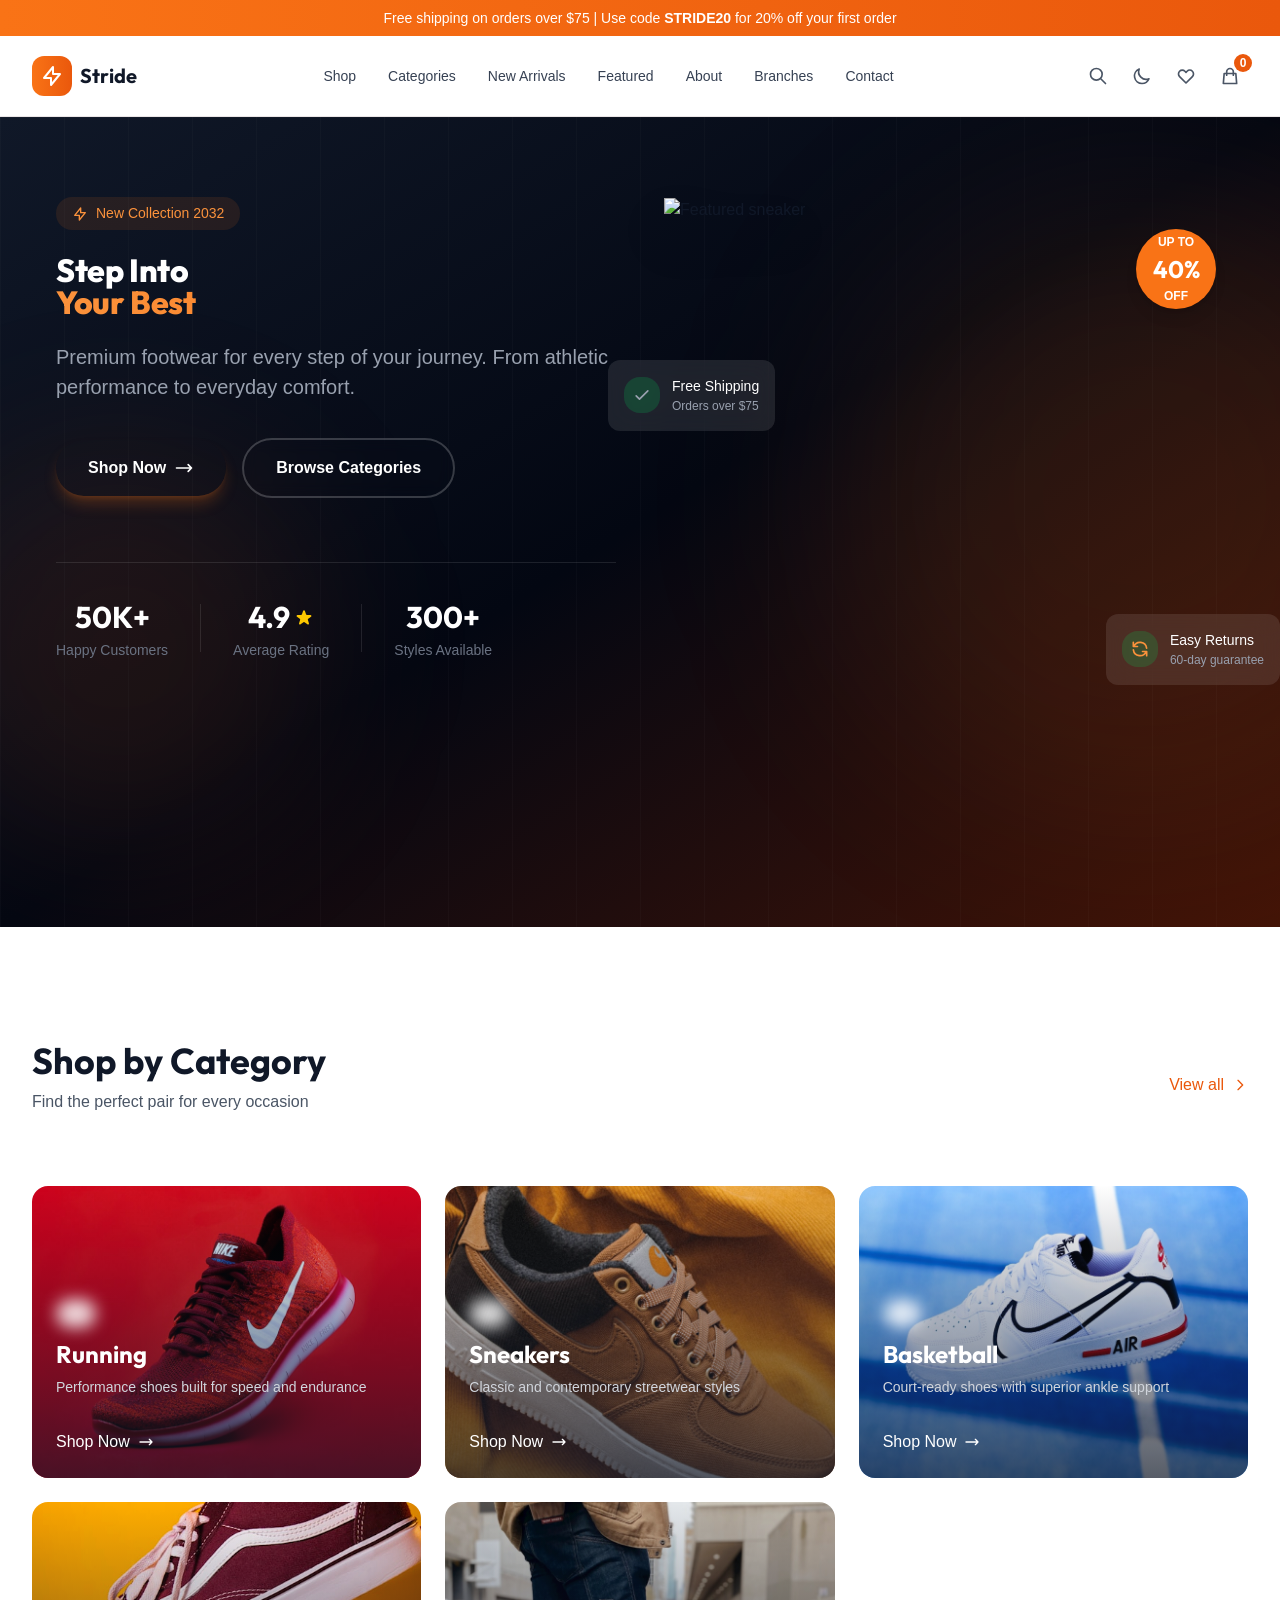
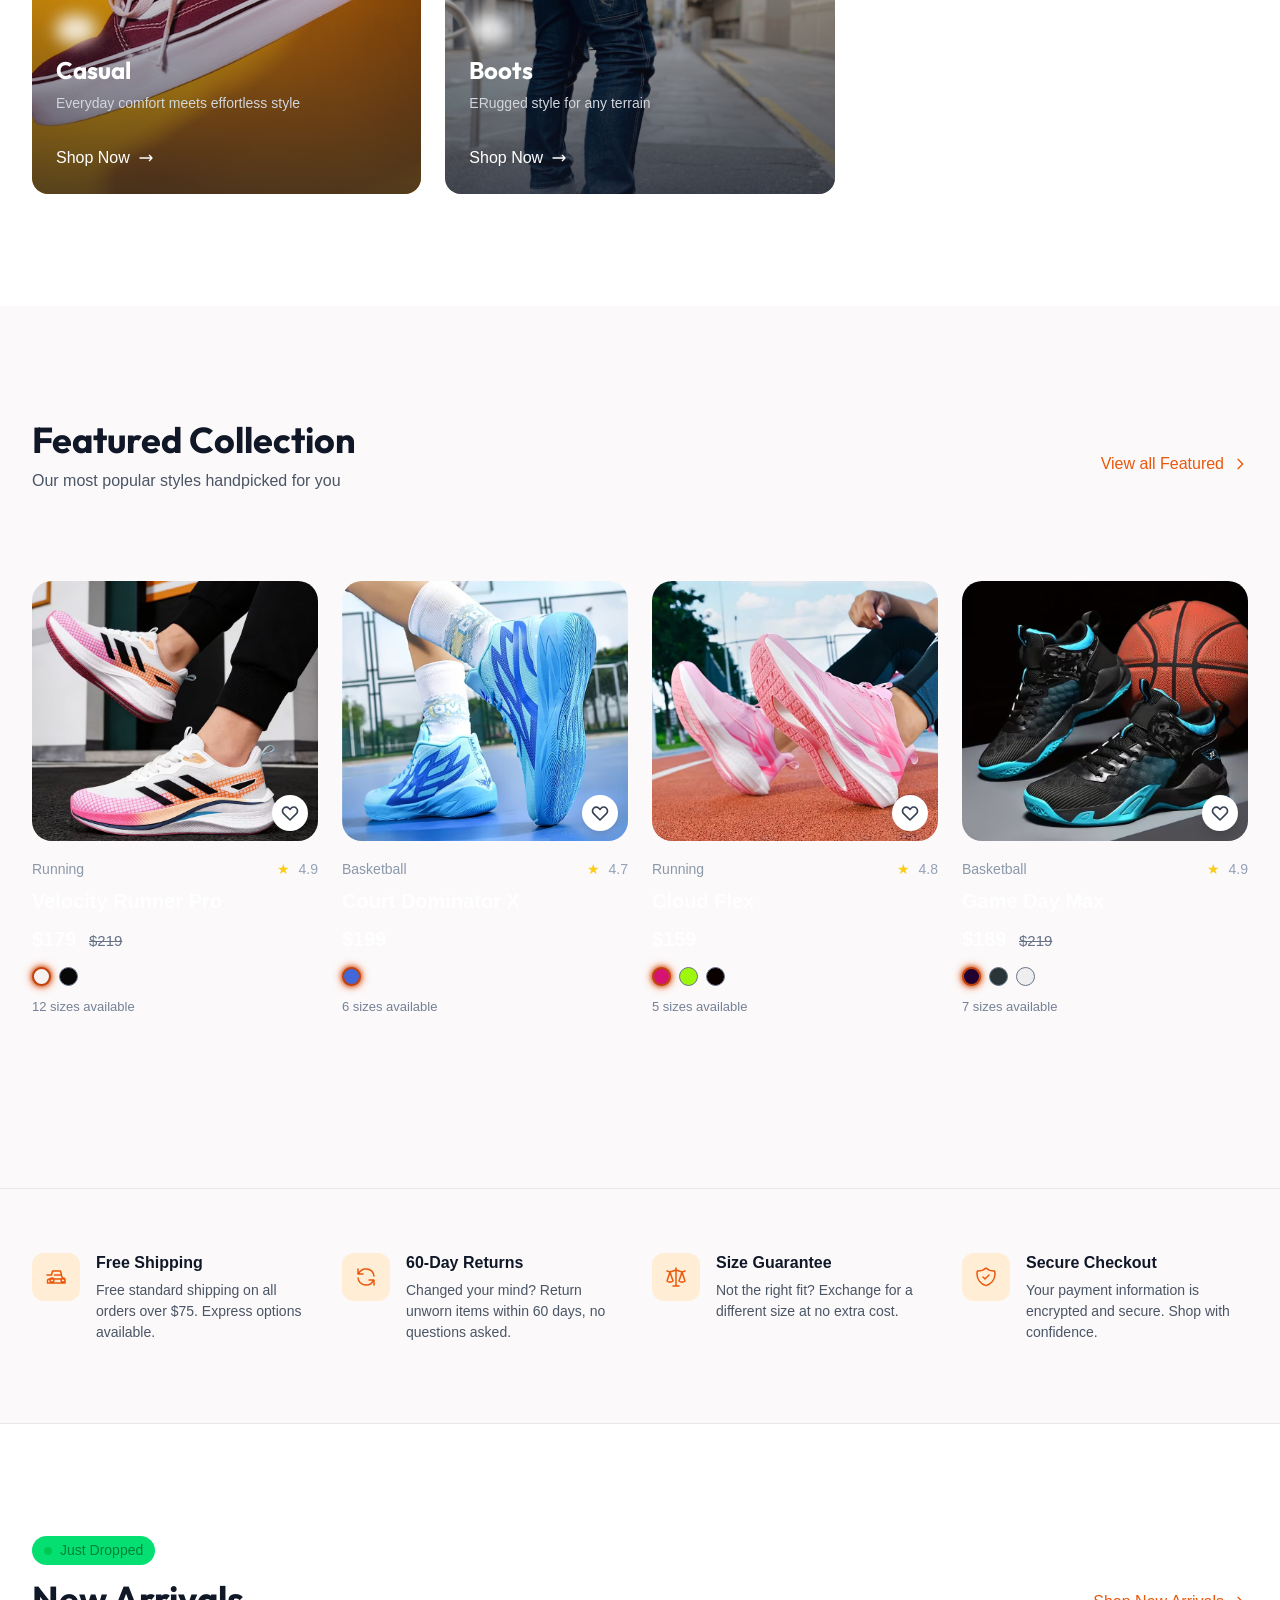
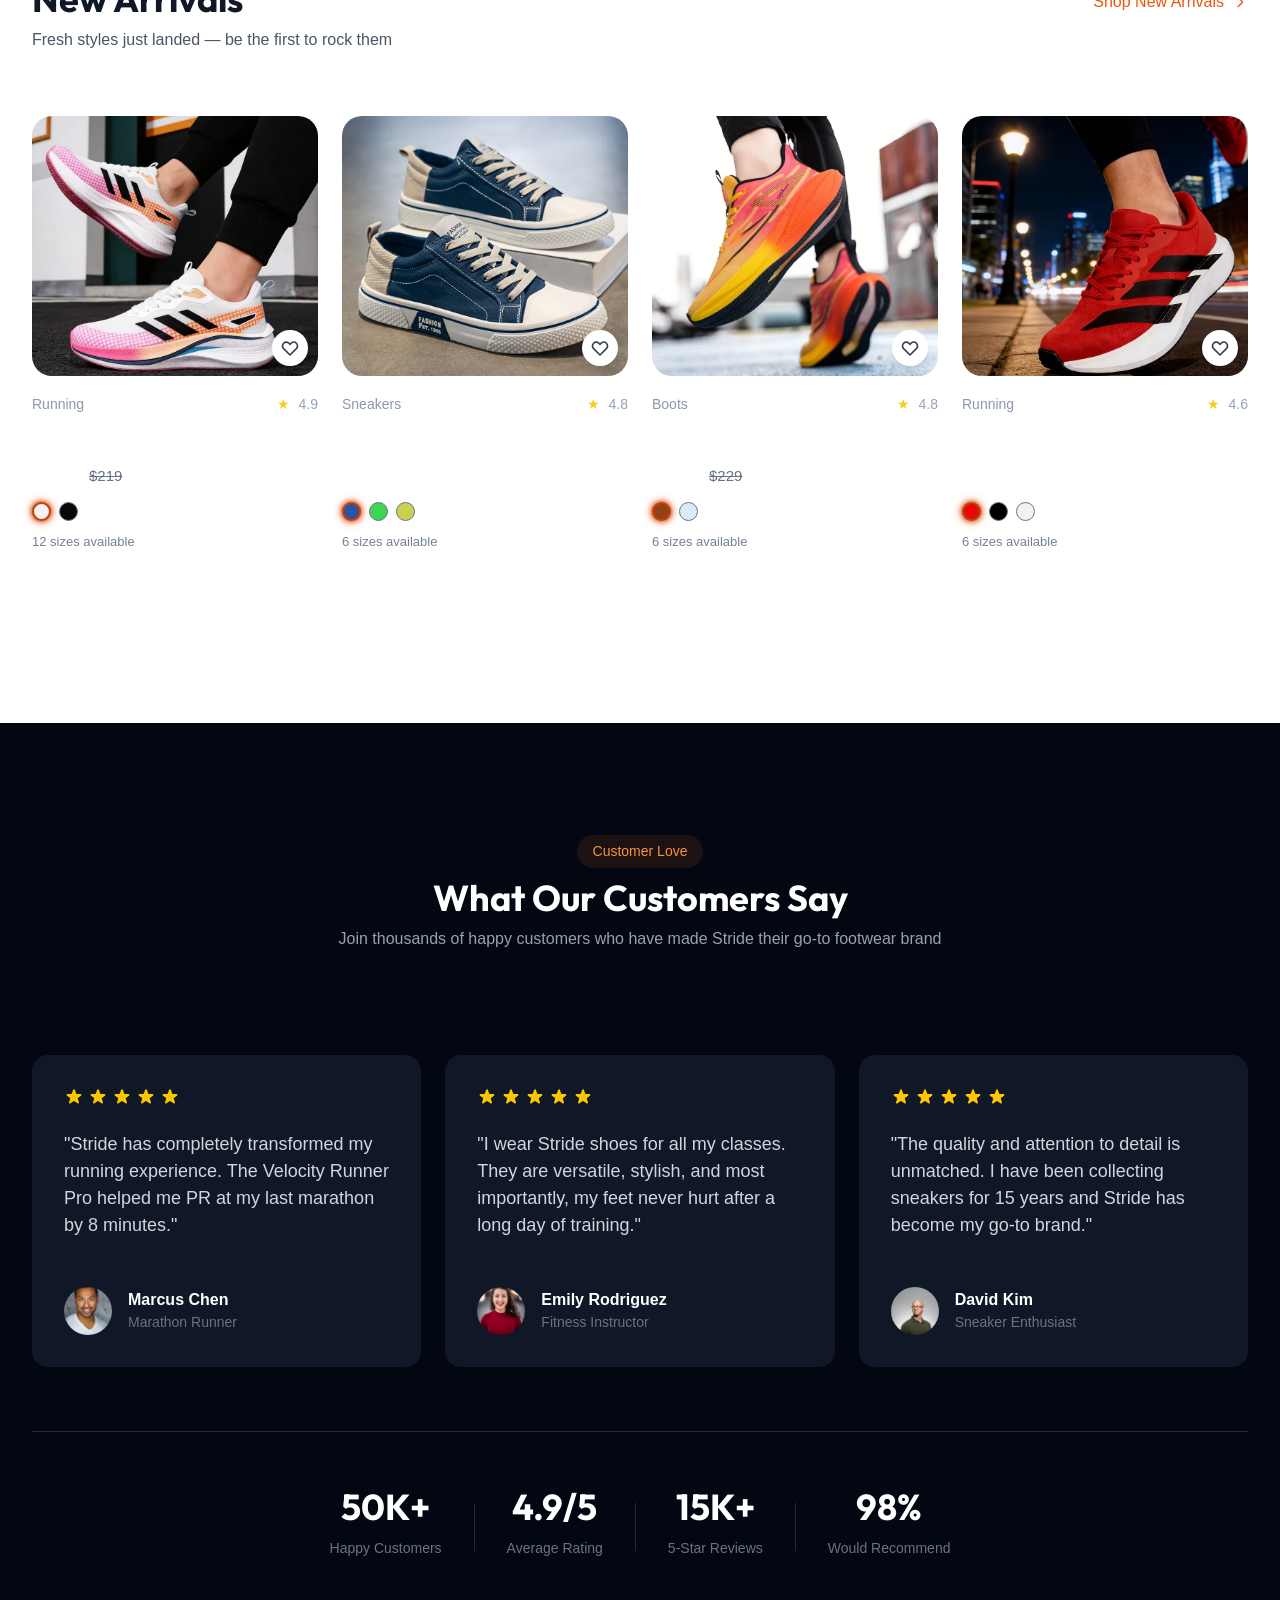
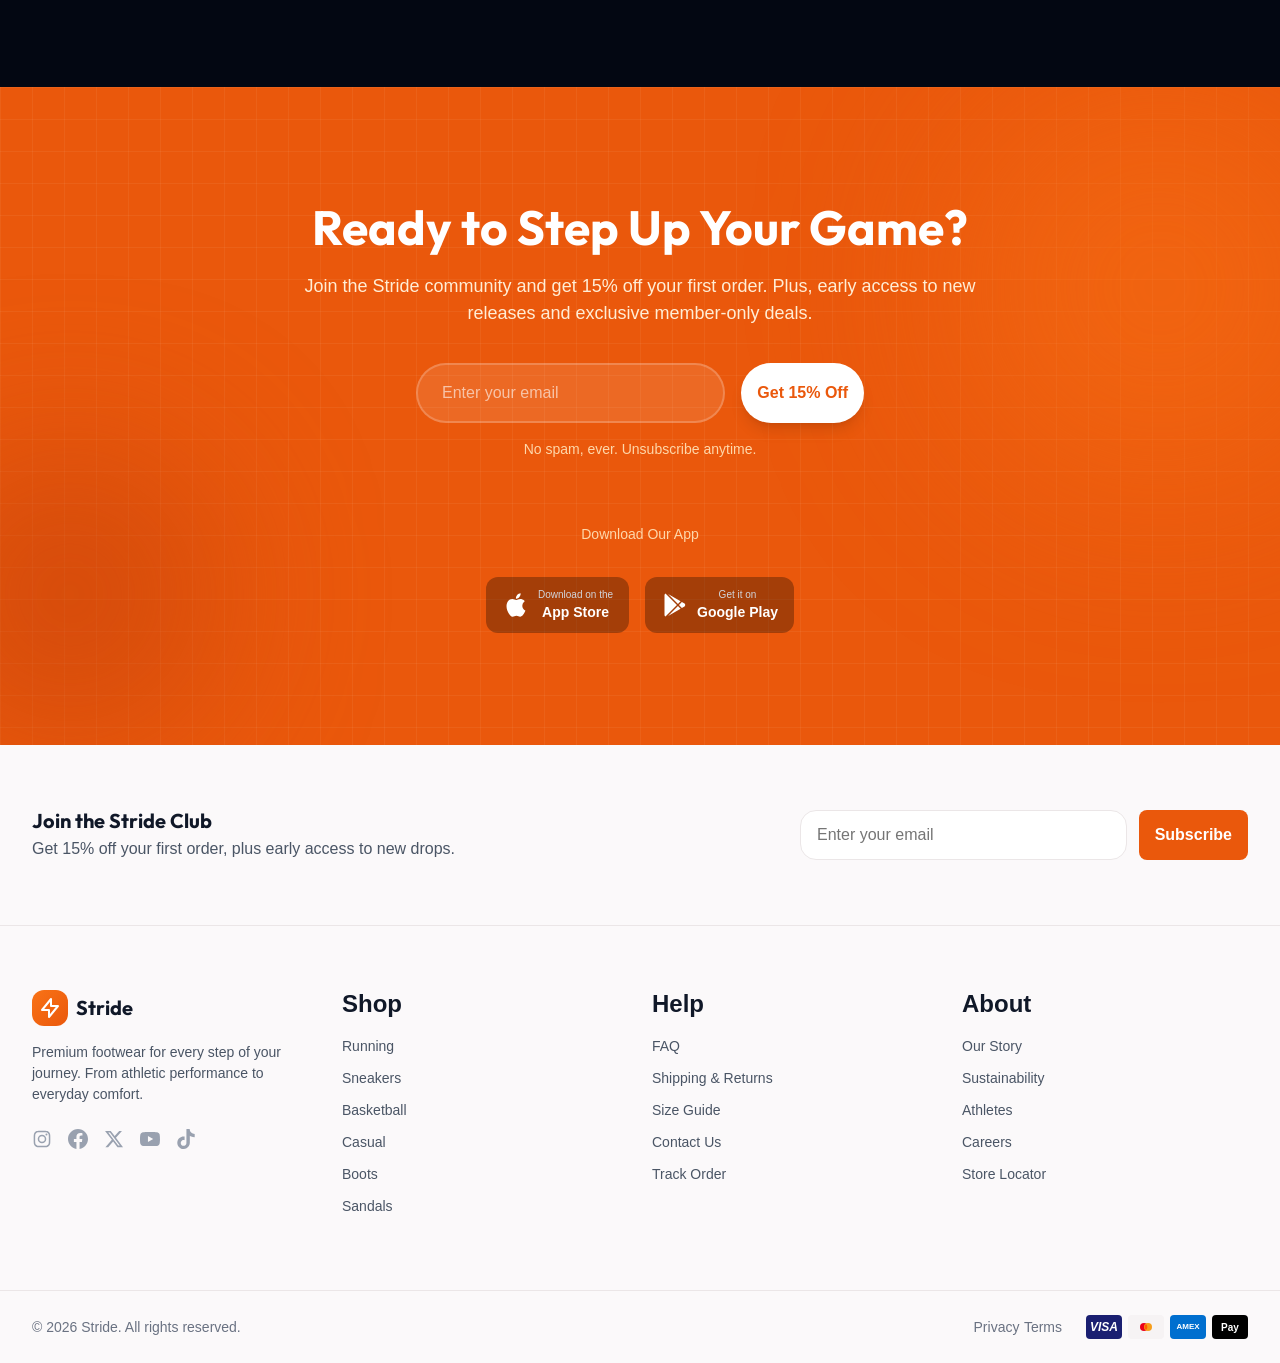
==== index.html @ 607cc5cb "Update project files and add complete site assets and pages" ====
<!doctype html>
<html lang="en" class="">
  <head>
    <meta charset="UTF-8" />
    <meta name="viewport" content="width=device-width, initial-scale=1.0" />
    <link
      rel="shortcut icon"
      href="./assets/images/logo.svg"
      type="image/x-icon"
    />
    <link rel="stylesheet" href="./assets/css/bootstrap.min.css" />
    <link rel="stylesheet" href="./assets/css/index.css" />
    <link rel="stylesheet" href="./assets/css/pages/shop.css" />
    <link rel="stylesheet" href="./assets/css/pages/home.css" />
    <title>Stride - Step Into Style</title>
  </head>
  <body>
    <site-header></site-header>
    <main>
      <section class="hero-banner">
        <div class="hero-banner-bg">
          <!-- Gradient mesh -->
          <div class="gradient-mesh"></div>
          <!-- Decorative circles -->
          <div class="decorative-circles"></div>
          <div class="decorative-circles-2"></div>
          <!-- Grid pattern -->
          <div class="grid-pattern"></div>
        </div>
        <div class="hero-banner-foreground">
          <div class="row hero-banner-content g-5">
            <div class="hero-banner-content-left col-lg-6 col-12 text-left">
              <span class="hero-banner-content-left-badge"
                ><svg fill="none" viewBox="0 0 24 24" stroke="currentColor">
                  <path
                    stroke-linecap="round"
                    stroke-linejoin="round"
                    stroke-width="2"
                    d="M13 10V3L4 14h7v7l9-11h-7z"
                  ></path>
                </svg>
                New Collection 2032</span
              >
              <h1>
                Step Into <br />
                <span>Your Best</span>
              </h1>
              <p>
                Premium footwear for every step of your journey. From athletic
                performance to everyday comfort.
              </p>
              <div class="hero-banner-content-left-btns">
                <a href= "shop.html"
                  >Shop now
                  <svg fill="none" viewBox="0 0 24 24" stroke="currentColor">
                    <path
                      stroke-linecap="round"
                      stroke-linejoin="round"
                      stroke-width="2"
                      d="M17 8l4 4m0 0l-4 4m4-4H3"
                    ></path></svg
                ></a>
                <a href="./categories.html">browse categories</a>
              </div>
              <div class="hero-banner-left-stats">
                <div class="hero-banner-stats-item">
                  <div>50K+</div>
                  <div>Happy Customers</div>
                </div>
                <div class="hero-banner-stats-divider"></div>
                <div class="hero-banner-stats-item">
                  <div>
                    <span>4.9</span>
                    <svg fill="currentColor" viewBox="0 0 20 20">
                      <path
                        d="M9.049 2.927c.3-.921 1.603-.921 1.902 0l1.07 3.292a1 1 0 00.95.69h3.462c.969 0 1.371 1.24.588 1.81l-2.8 2.034a1 1 0 00-.364 1.118l1.07 3.292c.3.921-.755 1.688-1.54 1.118l-2.8-2.034a1 1 0 00-1.175 0l-2.8 2.034c-.784.57-1.838-.197-1.539-1.118l1.07-3.292a1 1 0 00-.364-1.118L2.98 8.72c-.783-.57-.38-1.81.588-1.81h3.461a1 1 0 00.951-.69l1.07-3.292z"
                      ></path>
                    </svg>
                  </div>
                  <div>Average Rating</div>
                </div>
                <div class="hero-banner-stats-divider"></div>
                <div class="hero-banner-stats-item">
                  <div class="font-display text-3xl font-bold text-white">
                    300+
                  </div>
                  <div class="text-sm text-gray-500">Styles Available</div>
                </div>
              </div>
            </div>
            <div
              class="hero-banner-content-right col-lg-6 col-12 position-relative"
            >
              <div class="position-relative image-container">
                <img
                  src="https://images.unsplash.com/photo-1542291026-7eec264c27ff?w=800&amp;h=600&amp;fit=crop"
                  alt="Featured sneaker"
                />
              </div>
              <!-- Floating badges -->
              <div class="floating-badge">
                <div class="floating-badge-container">
                  <div class="floating-badge-container-svg">
                    <svg
                      class="floating-svg-1"
                      fill="none"
                      viewBox="0 0 24 24"
                      stroke="currentColor"
                    >
                      <path
                        stroke-linecap="round"
                        stroke-linejoin="round"
                        stroke-width="2"
                        d="M5 13l4 4L19 7"
                      ></path>
                    </svg>
                  </div>
                  <div>
                    <p>Free Shipping</p>
                    <p>Orders over $75</p>
                  </div>
                </div>
              </div>
              <div class="floating-badge-2">
                <div class="floating-badge-container">
                  <div class="floating-badge-container-svg">
                    <svg
                      class="floating-svg-1 floating-svg-2"
                      fill="none"
                      viewBox="0 0 24 24"
                      stroke="currentColor"
                    >
                      <path
                        stroke-linecap="round"
                        stroke-linejoin="round"
                        stroke-width="2"
                        d="M4 4v5h.582m15.356 2A8.001 8.001 0 004.582 9m0 0H9m11 11v-5h-.581m0 0a8.003 8.003 0 01-15.357-2m15.357 2H15"
                      ></path>
                    </svg>
                  </div>
                  <div>
                    <p class="text-sm font-medium text-white">Easy Returns</p>
                    <p class="text-xs text-gray-400">60-day guarantee</p>
                  </div>
                </div>
              </div>
              <!-- Sale badge -->
              <div class="sale-badge">
                <div class="sale-badge-container">
                  <span>UP TO</span>
                  <span>40%</span>
                  <span>OFF</span>
                </div>
              </div>
            </div>
          </div>
        </div>
      </section>
      <section class="categories">
        <div class="categories-container">
          <div class="categories-header custom-header">
            <div>
              <h2>Shop by Category</h2>
              <p>Find the perfect pair for every occasion</p>
            </div>
            <a href= "Categories.html"
              >View all<svg
                fill="none"
                viewBox="0 0 24 24"
                stroke="currentColor"
              >
                <path
                  stroke-linecap="round"
                  stroke-linejoin="round"
                  stroke-width="2"
                  d="M9 5l7 7-7 7"
                ></path></svg
            ></a>
          </div>
          <div class="categories-cards row g-4">
            
    
          </div>
        </div>
      </section>

      <section class="featured">
        <div class="featured-container">
          <div class="featured-header custom-header">
            <div>
              <h2>Featured Collection</h2>
              <p>Our most popular styles handpicked for you</p>
            </div>
            <a href= "featured.html"
              >View all Featured
              <svg fill="none" viewBox="0 0 24 24" stroke="currentColor">
                <path
                  stroke-linecap="round"
                  stroke-linejoin="round"
                  stroke-width="2"
                  d="M9 5l7 7-7 7"
                ></path></svg
            ></a>
          </div>
          <div class="featured-cards row g-4"></div>
        </div>
      </section>
      <section class="services">
        <div class="services-container">
          <div class="row g-4">
            <div class="service-card col-lg-3 col-md-6 col-sm-12">
              <div class="service-card-icon">
                <svg
                  fill="none"
                  viewBox="0 0 24 24"
                  stroke="currentColor"
                  stroke-width="1.5"
                >
                  <path
                    stroke-linecap="round"
                    stroke-linejoin="round"
                    d="M8 17a2 2 0 100-4 2 2 0 000 4zM19 17a2 2 0 100-4 2 2 0 000 4zM10.5 10H17l2 4m0 0h2v4h-2m0-4H5.5a2 2 0 00-2 2v2h2m0 0H19M3 10h4.5l1-4h8l1 4"
                  ></path>
                </svg>
              </div>
              <div class="service-card-info">
                <h3>Free Shipping</h3>
                <p>
                  Free standard shipping on all orders over $75. Express options
                  available.
                </p>
              </div>
            </div>
            <div class="service-card col-lg-3 col-md-6 col-sm-12">
              <div class="service-card-icon">
                <svg
                  fill="none"
                  viewBox="0 0 24 24"
                  stroke="currentColor"
                  stroke-width="1.5"
                >
                  <path
                    stroke-linecap="round"
                    stroke-linejoin="round"
                    d="M4 4v5h.582m15.356 2A8.001 8.001 0 004.582 9m0 0H9m11 11v-5h-.581m0 0a8.003 8.003 0 01-15.357-2m15.357 2H15"
                  ></path>
                </svg>
              </div>
              <div class="service-card-info">
                <h3>60-Day Returns</h3>
                <p>
                  Changed your mind? Return unworn items within 60 days, no
                  questions asked.
                </p>
              </div>
            </div>
            <div class="service-card col-lg-3 col-md-6 col-sm-12">
              <div class="service-card-icon">
                <svg
                  fill="none"
                  viewBox="0 0 24 24"
                  stroke="currentColor"
                  stroke-width="1.5"
                >
                  <path
                    stroke-linecap="round"
                    stroke-linejoin="round"
                    d="M3 6l3 1m0 0l-3 9a5.002 5.002 0 006.001 0M6 7l3 9M6 7l6-2m6 2l3-1m-3 1l-3 9a5.002 5.002 0 006.001 0M18 7l3 9m-3-9l-6-2m0-2v2m0 16V5m0 16H9m3 0h3"
                  ></path>
                </svg>
              </div>
              <div class="service-card-info">
                <h3>Size Guarantee</h3>
                <p>
                  Not the right fit? Exchange for a different size at no extra
                  cost.
                </p>
              </div>
            </div>
            <div class="service-card col-lg-3 col-md-6 col-sm-12">
              <div class="service-card-icon">
                <svg
                  class="h-6 w-6"
                  fill="none"
                  viewBox="0 0 24 24"
                  stroke="currentColor"
                  stroke-width="1.5"
                >
                  <path
                    stroke-linecap="round"
                    stroke-linejoin="round"
                    d="M9 12l2 2 4-4m5.618-4.016A11.955 11.955 0 0112 2.944a11.955 11.955 0 01-8.618 3.04A12.02 12.02 0 003 9c0 5.591 3.824 10.29 9 11.622 5.176-1.332 9-6.03 9-11.622 0-1.042-.133-2.052-.382-3.016z"
                  ></path>
                </svg>
              </div>
              <div class="service-card-info">
                <h3>Secure Checkout</h3>
                <p>
                  Your payment information is encrypted and secure. Shop with
                  confidence.
                </p>
              </div>
            </div>
          </div>
        </div>
      </section>
      <section class="new-arrivals">
        <div class="new-arrivals-container">
          <div class="new-arrivals-header custom-header">
            <div class="new-arrivals-header-badge">
              <span><span class="span-dot"></span>Just Dropped</span>
              <h2>New Arrivals</h2>
              <p>Fresh styles just landed — be the first to rock them</p>
            </div>
            <a href= "./newArrivals.html"
              >Shop New Arrivals<svg
                fill="none"
                viewBox="0 0 24 24"
                stroke="currentColor"
              >
                <path
                  stroke-linecap="round"
                  stroke-linejoin="round"
                  stroke-width="2"
                  d="M9 5l7 7-7 7"
                ></path></svg
            ></a>
          </div>
          <div class="new-arrivals-cards row g-6"></div>
        </div>
      </section>
      <section class="testi">
        <div class="testi-container">
          <div class="testi-header text-center">
            <span>Customer Love</span>
            <h2>What Our Customers Say</h2>
            <p>
              Join thousands of happy customers who have made Stride their go-to
              footwear brand
            </p>
          </div>
          <div class="testi-cards row g-4">
           
            
          </div>
          <div class="trust-badges">
            <div class="trust-badge">
              <div>50K+</div>
              <p>Happy Customers</p>
            </div>
            <div class="trust-divider"></div>
            <div class="trust-badge">
              <div>4.9/5</div>
              <p>Average Rating</p>
            </div>
            <div class="trust-divider"></div>
            <div class="trust-badge">
              <div>15K+</div>
              <p>5-Star Reviews</p>
            </div>
            <div class="trust-divider"></div>
            <div class="trust-badge">
              <div>98%</div>
              <p>Would Recommend</p>
            </div>
          </div>
        </div>
      </section>
      <section class="community">
        <!-- Background Pattern -->
        <div class="background-pattern">
          <div></div>
          <div></div>
          <div></div>
        </div>
        <div class="community-container text-center position-relative">
          <h2>Ready to Step Up Your Game?</h2>
          <p>
            Join the Stride community and get 15% off your first order. Plus,
            early access to new releases and exclusive member-only deals.
          </p>
          <form>
            <input type="email" placeholder="Enter your email" />
            <button type="submit">Get 15% Off</button>
          </form>
          <p>No spam, ever. Unsubscribe anytime.</p>
          <!-- App Store Badges -->
          <div class="app-store-badges">
            <p>Download Our App</p>
            <div class="badges">
              <a href="#">
                <svg viewBox="0 0 24 24" fill="currentColor">
                  <path
                    d="M18.71 19.5c-.83 1.24-1.71 2.45-3.05 2.47-1.34.03-1.77-.79-3.29-.79-1.53 0-2 .77-3.27.82-1.31.05-2.3-1.32-3.14-2.53C4.25 17 2.94 12.45 4.7 9.39c.87-1.52 2.43-2.48 4.12-2.51 1.28-.02 2.5.87 3.29.87.78 0 2.26-1.07 3.81-.91.65.03 2.47.26 3.64 1.98-.09.06-2.17 1.28-2.15 3.81.03 3.02 2.65 4.03 2.68 4.04-.03.07-.42 1.44-1.38 2.83M13 3.5c.73-.83 1.94-1.46 2.94-1.5.13 1.17-.34 2.35-1.04 3.19-.69.85-1.83 1.51-2.95 1.42-.15-1.15.41-2.35 1.05-3.11z"
                  ></path>
                </svg>
                <div class="text-left">
                  <div>Download on the</div>
                  <div>App Store</div>
                </div>
              </a>
              <a href="#">
                <svg viewBox="0 0 24 24" fill="currentColor">
                  <path
                    d="M3,20.5V3.5C3,2.91 3.34,2.39 3.84,2.15L13.69,12L3.84,21.85C3.34,21.6 3,21.09 3,20.5M16.81,15.12L6.05,21.34L14.54,12.85L16.81,15.12M20.16,10.81C20.5,11.08 20.75,11.5 20.75,12C20.75,12.5 20.53,12.9 20.18,13.18L17.89,14.5L15.39,12L17.89,9.5L20.16,10.81M6.05,2.66L16.81,8.88L14.54,11.15L6.05,2.66Z"
                  ></path>
                </svg>
                <div class="text-left">
                  <div>Get it on</div>
                  <div>Google Play</div>
                </div>
              </a>
            </div>
          </div>
        </div>
      </section>
    </main>
    <div id="cartNotification" class="cart-notification">
      <span class="notification-check"> ✓ </span>

      <span id="notificationMessage"> Added to cart! </span>
    </div>
    <site-footer></site-footer>
    <script type="module" src="./assets/js/pages/home.js"></script>
    <script type="module" src="./assets/js/main.js"></script>
  </body>
</html>
---- assets/css/index.css ----
@import url("https://fonts.googleapis.com/css2?family=Inter:ital,opsz,wght@0,14..32,100..900;1,14..32,100..900&family=Outfit:wght@100..900&display=swap");

:root {
  /* Colors */
  --color-primary-100: #ffedd5;
  --color-primary-200: #fed7aa;
  --color-primary-400: #fb923c;
  --color-primary-500: #f97316;
  --color-primary-600: #ea580c;
  --color-primary-700: #c2410c;
  --color-primary-900: #7c2d12;
  --color-primary-950: #431407;

  --color-white: white;
  --color-white-95: #fffffff2;
  --color-black-50: #00000080;

  --color-gray-50: #fbf9fa;
  --color-gray-100: #f6f3f4;
  --color-gray-200: #ebe6e7;
  --color-gray-300: #d1d5dc;
  --color-gray-400: #99a1af;
  --color-gray-500: #6a7282;
  --color-gray-600: #4a5565;
  --color-gray-700: #364153;
  --color-gray-800: #1e2939;
  --color-gray-900: #101828;
  --color-gray-950: #030712;

  --color-amber-500: #fe9a00;
  --color-green-100: #05df72;
  --color-green-400: #05df72;
  --color-green-500: #00c951;
  --color-green-700: #008236;
  --color-green-900: #0d542b;
  --color-yellow-400: #fdc700;
  --color-red-500: #fb2c36;

  /* Gradients */
  --linear-gradient: linear-gradient(
    to right,
    var(--color-primary-500),
    var(--color-primary-600)
  );

  /* Blurs */
  --blur-sm: 8px;
  --blur-md: 12px;

  /* Radii */
  --radius-sm: 6px;
  --radius-md: 10px;
  --radius-lg: 14px;
  --radius-xl: 18px;

  /* Transitions */
  --transition-colors: color, background-color, border-color, outline-color,
    text-decoration-color, fill, stroke, 0.15s cubic-bezier(0.4, 0, 0.2, 1);
  --transition-all: all 0.2s cubic-bezier(0.4, 0, 0.2, 1);

  /* Text Effects */
  --text-navLink-hover: var(--color-primary-600);

  /* Shadows */
  --shadow-2xl: 0 25px 50px -12px #00000040;
  --drop-shadow-2xl: 0 25px 25px #00000026;
  --tw-shadow-color: color-mix(
    in oklab,
    color-mix(in oklab, var(--color-primary-500) 25%, transparent) 100%,
    transparent
  );
  --tw-drop-shadow-size: drop-shadow(0 25px 25px #00000026);
  --tw-drop-shadow: drop-shadow(var(--drop-shadow-2xl));
}

html.light {
  /* Page-level */
  --bg-main: var(--color-white);
  --text-main: var(--color-gray-900);

  /* Header */
  --border-header: var(--color-gray-200);
  --bg-header: var(--color-white-95);
  --text-logo: var(--color-gray-900);
  --text-navLink: var(--color-gray-700);
  --color-widgets: var(--color-gray-600);
  --color-widget-hover: var(--color-gray-100);
  --bg-header-wishlist: var(--color-gray-50);

  /* Backgrounds */
  --bg-secondary: var(--color-gray-100);
  --bg-card: var(--color-white);
  --bg-input: var(--color-white);
  --bg-hover: var(--color-gray-100);
  --bg-hover-btn: var(--color-gray-50);
  --bg-badge: #fff4e6;
  --bg-modal: var(--color-gray-50);
  --bg-icon: var(--color-primary-100);
  --bg-span: var(--color-green-100);

  /* Colors & Borders */
  --color-icon: var(--color-primary-600);
  --color-span: var(--color-green-700);
  --border-modal: var(--color-gray-200);
  --border-circle: var(--color-gray-300);
  --border-color: var(--color-gray-300);
  --border-light: var(--color-gray-100);

  /* Text */
  --text-secondary: var(--color-gray-700);
  --text-muted: var(--color-gray-400);
  --text-inverse: var(--color-white);

  /* Semantic colors */
  --color-success: #2ecc71;
  --color-danger: #e74c3c;
  --color-warning: #f39c12;

  /* Shadows */
  --shadow-sm: 0 1px 3px rgba(0, 0, 0, 0.06);
  --shadow-md: 0 4px 16px rgba(0, 0, 0, 0.08);
  --shadow-lg: 0 8px 30px rgba(0, 0, 0, 0.1);
}

html.dark {
  /* Page-level */
  --bg-main: var(--color-gray-950);
  --text-main: var(--color-gray-100);

  /* Header */
  --border-header: var(--color-gray-800);
  --bg-header: color-mix(in oklab, var(--color-gray-950) 95%, transparent);
  --text-logo: var(--color-white);
  --text-navLink: var(--color-gray-300);
  --color-widgets: var(--color-gray-400);
  --color-widget-hover: var(--color-gray-800);
  --bg-header-wishlist: color-mix(in oklab, var(--color-gray-900) 50%, transparent);

  /* Backgrounds */
  --bg-secondary: var(--color-gray-900);
  --bg-card: var(--color-gray-800);
  --bg-input: var(--color-gray-800);
  --bg-hover: var(--color-gray-800);
  --bg-hover-btn: var(--color-gray-800);
  --bg-badge: #2c1f0e;
  --bg-modal: var(--color-gray-900);
  --bg-icon: color-mix(in oklab, var(--color-primary-900) 30%, transparent);
  --bg-span: color-mix(in oklab, var(--color-green-900) 30%, transparent);

  /* Colors & Borders */
  --color-icon: var(--color-primary-400);
  --color-span: var(--color-green-400);
  --border-modal: var(--color-gray-700);
  --border-circle: var(--color-gray-600);
  --border-color: var(--color-gray-700);
  --border-light: var(--color-gray-800);

  /* Text */
  --text-secondary: var(--color-gray-300);
  --text-muted: var(--color-gray-600);
  --text-inverse: var(--color-gray-950);

  /* Semantic colors */
  --color-success: #3fb950;
  --color-danger: #f85149;
  --color-warning: #d29922;

  /* Shadows */
  --shadow-sm: 0 1px 3px rgba(0, 0, 0, 0.3);
  --shadow-md: 0 4px 16px rgba(0, 0, 0, 0.4);
  --shadow-lg: 0 8px 30px rgba(0, 0, 0, 0.5);
}

/* Theme Toggle Widgets */
html.dark #theme-toggle .header-widgets-dark {
  display: none;
}
html.dark #theme-toggle .header-widgets-light {
  display: block;
}
html.light #theme-toggle .header-widgets-dark {
  display: block;
}
html.light #theme-toggle .header-widgets-light {
  display: none;
}

/* Base Styles */
* {
  margin: 0;
  padding: 0;
  box-sizing: border-box;
}

body {
  font-family: "Inter", sans-serif;
  background-color: var(--bg-main);
  color: var(--text-main);
  transition: background-color 0.3s ease, color 0.3s ease;
}

a {
  text-decoration: none;
}

ul {
  list-style: none;
  padding: 0;
}

/* Components */
.add-to-fav {
  display: flex;
  width: 2.25rem;
  height: 2.25rem;
  align-items: center;
  justify-content: center;
  border-radius: 50%;
  background-color: var(--color-white);
  box-shadow:
    0 10px 15px -3px rgba(0, 0, 0, 0.1),
    0 4px 6px -4px rgba(0, 0, 0, 0.1);
  transition: var(--transition-colors);
  position: absolute;
  z-index: 20;
  bottom: 10px;
  right: 10px;
  outline: none;
  border: none;
}

.add-to-fav svg {
  width: 1.25rem;
  height: 1.25rem;
  color: var(--color-gray-700);
}

.add-to-fav svg:hover {
  color: var(--color-red-500);
}

.add-to-fav.active {
  border-color: var(--color-red-500);
}

.add-to-fav.active svg {
  color: var(--color-red-500);
}

.color-circle {
  cursor: pointer;
}

.color-circle.active {
  border: 2px solid var(--color-primary-700);
  box-shadow:
    0 0 5px var(--color-primary-700),
    0 0 10px var(--color-primary-600);
}
---- assets/css/pages/shop.css ----
* {
    box-sizing: border-box;
}

body {
    margin: 0;

    font-family: Arial, Helvetica, sans-serif;

    background:
        radial-gradient(
            circle at 80% 10%,
            rgba(255, 96, 0, 0.08),
            transparent 30%
        ),
        #030712;

    color: #f4f7fb;

    min-height: 100vh;
}




body,
.navbar,
.category-card,
.product-card,
.sidebar,
.search-input,
.sort-select,
.price-input {
    transition:
        background-color 0.3s ease,
        color 0.3s ease,
        border-color 0.3s ease;
}


body {
    background: var(--bg-main);
    color: var(--text-main);
}




 .sidebar-title,
 .product-name,
 .price,
 .showing,
 h1,
 h2,
 h3,
 h4 {
    color: var(--text-main);
}


 .product-category,
 .availability,
 .category,
 .description {
    color: #6b7280;
}


.category:hover {
    color: var(--color-widgets);
    background: var(--color-widget-hover);
}

.category.active {
    background: var(--bg-icon);
    color: var(--color-icon);
}


.search-input,
.price-input,
.sort-select {
    background: var(--color-widget-hover);
    color: var(--text-navLink);
    border-color: var(--border-modal);
}

.search-input::placeholder,
.price-input::placeholder {
    color: #9ca3af;
}


.quick-filter {
    background: var(--bg-card);
    color: #374151;
}

.quick-filter:hover,
.quick-filter.active {
    border-color: var(--color-primary-500);
    
    color: #ffffff;
}

.shop-page {
    padding-top: 65px;
    padding-bottom: 80px;
}


.sidebar-title {
    font-size: 18px;
    font-weight: 800;

    margin-bottom: 18px;
}

.category {
    width: 100%;

    padding: 14px 15px;

    border-radius: 10px;

    display: flex;
    align-items: center;
    justify-content: space-between;

    margin-bottom: 7px;

    color: #9ca9bc;

    text-decoration: none;

    transition: 0.2s;
}


.category-count {
    color: #7e8ba0;
}

.category.active .category-count {
    color: #ff8a25;
}


.quick-filter {
    border: none;

   

    padding: 10px 17px;

    border-radius: 25px;

    font-size: 14px;
    font-weight: 700;

    transition: 0.2s;
}

.quick-filter:hover,
.quick-filter.active {
    background: #ff6a00;
    color: white;
}


.price-input {
    background: var(--bg-main);

    border: 1px solid var(--border-modal);

    color: white;

    border-radius: 8px;
}

.price-input:focus {


    color: white;

    border-color: #ff6a00;

    box-shadow: none;
}

.price-input::placeholder {
    color: #68758a;
}


.showing {
    color: var(--color-widgets);
    font-size: 18px;
}

.showing span {
    color: var(--text-logo);
    font-weight: 700;
}

.search-input {
    width: 220px;

    background: var(--bg-main);

    border: 1px solid var(--border-modal);

    color: white;

    border-radius: 9px;

    padding: 11px 14px;
}

.search-input:focus {
    
    outline: none;
    color: white;

    border-color: #ff6a00;

    box-shadow: none;
}

.search-input::placeholder {
    color: #68758a;
}

.sort-select {
    background: var(--bg-main);

    border: 1px solid #ff6a00;

    color: var(--text-logo);

    border-radius: 9px;

    padding: 11px 35px 11px 14px;
}

.sort-select:focus {
    box-shadow: none;

    border-color: #ff6a00;
}


.product-card {
    background: transparent;

    border: none;

    color: white;

    height: 100%;
}

.product-image-wrapper {
    position: relative;

    height: 260px;

    border-radius: 20px;

    overflow: hidden;

    background: #161b22;

    cursor: pointer;
}

.product-image {
    width: 100%;
    height: 100%;

    object-fit: cover;

    transition:
        transform 0.45s ease;
}

.product-image-wrapper:hover .product-image {
    transform: scale(1.07);
}

.badge-product {
    position: absolute;

    top: 14px;
    left: 14px;

    padding: 8px 15px;

    border-radius: 20px;

    font-size: 12px;
    font-weight: 800;

    color: white;

    z-index: 2;
}

.badge-sale {
    background: #ff6b12;
}

.badge-new {
    background: #00c968;
}

.badge-best {
    background: #ffad13;
}

.product-category {
    color: #8b98aa;

    font-size: 14px;

    margin-top: 18px;
    margin-bottom: 6px;
}

.product-name {
    color: white;

    font-size: 20px;
    font-weight: 800;

    text-decoration: none;

    display: block;

    margin-bottom: 8px;
}

.product-name:hover {
    color: #ff7410;
}

.rating {
    color: #facc15;
    font-size: 14px;
}

.rating-number {
    color: #94a3b8;

    margin-left: 5px;
}

.price {
    color: white;

    font-size: 20px;
    font-weight: 800;
}

.old-price {
    color: #667286;

    text-decoration: line-through;

    margin-left: 8px;

    font-size: 15px;
}

.color-options {
    display: flex;

    gap: 8px;

    margin-top: 13px;
}

.color-circle {
    width: 19px;
    height: 19px;

    border-radius: 50%;

    border: 1px solid #68758a;
}

.availability {
    color: #748196;

    font-size: 13px;

    margin-top: 11px;
}


.add-button {
    width: 100%;

    border: none;

    border-radius: 10px;

    padding: 11px;

    background: #ff6500;

    color: white;

    font-size: 14px;
    font-weight: 800;

    opacity: 0;

    transform: translateY(10px);

    transition: 0.25s;
}

.product-card:hover .add-button {
    opacity: 1;

    transform: translateY(0);
}

.add-button:hover {
    background: #ff7a20;
}


.empty {
    padding: 80px 20px;

    text-align: center;

    color: #8290a5;
}

.empty h3 {
    color: white;
}


@media (max-width: 991px) {

    .sidebar-title {
        margin-top: 10px;
    }

    .product-image-wrapper {
        height: 290px;
    }

    .search-input {
        width: 180px;
    }

}


@media (max-width: 767px) {

    .shop-page {
        padding-top: 35px;
    }

    .product-image-wrapper {
        height: 330px;
    }

    .search-input {
        width: 100%;
    }

}

.cart-notification {
    position: fixed;

    right: 24px;
    bottom: 24px;

    background: #08a83e;

    color: white;

    padding: 15px 24px;

    border-radius: 8px;

    font-size: 16px;
    font-weight: 700;

    display: flex;
    align-items: center;

    gap: 12px;

    box-shadow:
        0 8px 25px rgba(0, 0, 0, 0.35);

    z-index: 99999;

    opacity: 0;
    visibility: hidden;

    transform: translateY(20px);

    transition:
        opacity 0.3s ease,
        transform 0.3s ease,
        visibility 0.3s ease;
}

.cart-notification.show {
    opacity: 1;

    visibility: visible;

    transform: translateY(0);
}

.notification-check {
    font-size: 20px;

    font-weight: 900;
}


body.light-mode {
    color: #111827;
}
---- assets/css/pages/home.css ----
/* Shared Classes */

.custom-container {
  /* margin-inline: auto;
  padding-inline: 2rem;
  max-width: 80rem; */
  /* margin-inline: auto;
  max-width: 80rem;
  padding: 5rem 2rem; */
}
.custom-header {
  display: flex;
  justify-content: space-between;
  align-items: center;
  flex-direction: row;
}
.custom-header div {
  display: flex;
  flex-direction: column;
}
.custom-header div h2 {
  font-family: "Outfit", sans-serif;
  font-weight: bold;
  color: var(--text-logo);
  font-size: 2.25rem;
}
.custom-header div p {
  color: var(--color-widgets);
}
.custom-header a {
  display: inline-flex;
  align-items: center;
  justify-content: center;
  gap: 0.5rem;
  font-weight: normal;
  transition: var(--transition-colors);
  color: var(--color-primary-600);
}
.custom-header a:hover {
  color: var(--color-primary-700);
}
.custom-header a svg {
  width: 1rem;
  height: 1rem;
}
@media screen and (max-width: 1024px) {
  .custom-container {
    padding-inline: 1rem;
  }
}
@media (max-width: 640px) {
  .custom-header {
    flex-direction: column;
    text-align: center;
    align-items: center;
    gap: 1rem;
  }
  .custom-header div h2 {
    font-size: 1.875rem;
  }
}

/* ======================================================================= */

/* Hero banner */
.hero-banner {
  position: relative;
  background-color: var(--bg-gray-950);
  min-height: 90vh;
  overflow: hidden;
  width: 100%;
}
.hero-banner-bg {
  position: absolute;
  inset: 0;
}

.gradient-mesh {
  position: absolute;
  inset: 0;
  background-image: linear-gradient(
    to bottom right,
    var(--color-gray-900) 0%,
    var(--color-gray-950) 50%,
    var(--color-primary-950) 100%
  );
}
.decorative-circles {
  position: absolute;
  right: -10rem;
  top: 5rem;
  height: 37.5rem;
  width: 37.5rem;
  border-radius: 50%;
  background-color: color-mix(
    in oklab,
    var(--color-primary-500) 10%,
    transparent
  );
  filter: blur(100px);
}

.decorative-circles-2 {
  position: absolute;
  left: -5rem;
  bottom: 5rem;
  height: 25rem;
  width: 25rem;
  border-radius: 50%;
  background-color: color-mix(
    in oklab,
    var(--color-primary-600) 10%,
    transparent
  );
  filter: blur(80px);
}

.grid-pattern {
  position: absolute;
  inset: 0;
  background-image:
    linear-gradient(rgba(255, 255, 255, 0.02) 1px, transparent 1px),
    linear-gradient(90deg, rgba(255, 255, 255, 0.02) 1px, transparent 1px);
  background-size: 4rem;
}

.hero-banner-foreground {
  width: 100%;
  position: relative;
  display: flex;
  min-height: 90vh;
  padding: 5rem 2rem;
  max-width: 80rem;
  margin-inline: auto;
  justify-content: center;
}
.hero-banner-content {
  width: 100%;
}

.hero-banner-content-left-badge {
  display: inline-flex;
  align-items: center;
  gap: 0.5rem;
  border-radius: 1rem;
  background-color: color-mix(
    in oklab,
    var(--color-primary-500) 10%,
    transparent
  );
  padding: 0.375rem 1rem;
  font-size: 0.875rem;
  font-weight: normal;
  color: var(--color-primary-400);
}

.hero-banner-content-left-badge svg {
  width: 1rem;
  height: 1rem;
}

.hero-banner-content-left > h1 {
  font-size: 2rem;
  line-height: 1;
  color: white;
  letter-spacing: -0.025rem;
  font-weight: 800;
  font-family: "Outfit", sans-serif;
  margin-top: 1.5rem;
}
.hero-banner-content-left > h1 span {
  display: block;
  color: transparent;
  background-clip: text;
  background-image: linear-gradient(
    to right,
    var(--color-primary-400),
    var(--color-primary-500)
  );
}
.hero-banner-content-left p {
  margin-top: 1.5rem;
  margin-inline: auto;
  max-width: 36rem;
  color: var(--color-gray-400);
  font-size: 1.25rem;
}
.hero-banner-content-left-btns {
  display: flex;
  align-items: center;
  margin-top: 2.25rem;
  gap: 1rem;
  flex-direction: flex-row;
  justify-content: flex-start;
}
@media (max-width : 1024px) {
  .hero-banner-content-left-btns {
    justify-content: center;
  }
}
.hero-banner-content-left-btns a {
  display: inline-flex;
  width: auto;
  justify-content: center;
  align-items: center;
  gap: 0.5rem;
  border-radius: 2rem;
  padding: 1rem 2rem;
  font-weight: 600;
  transition: var(--transition-all);
  color: white;
  text-transform: capitalize;
}
.hero-banner-content-left-btns a:first-child {
  box-shadow:
    0 10px 15px -3px var(--tw-shadow-color, #0000001a),
    0 4px 6px -4px var(--tw-shadow-color, #0000001a);
}
.hero-banner-content-left-btns a:first-child:hover {
  box-shadow:
    0 20px 25px -5px var(--tw-shadow-color, #0000001a),
    0 8px 10px -6px var(--tw-shadow-color, #0000001a);
}

.hero-banner-content-left-btns a:first-child svg {
  width: 1.25rem;
  height: 1.25rem;
}

.hero-banner-content-left-btns a:last-child {
  border: 2px solid #fff3;
  backdrop-filter: blur(var(--blur-sm));
}
.hero-banner-content-left-btns a:last-child:hover {
  border-color: #fff6;
}

.hero-banner-left-stats {
  margin-top: 4rem;
  display: flex;
  justify-content: flex-start;
  align-items: center;
  flex-wrap: wrap;
  
  gap: 2rem;
  border-top: 1px solid color-mix(in oklab, var(--color-white) 10%, transparent);
  padding-top: 2rem;
}
.hero-banner-stats-item {
  display: flex;
  flex-direction: column;
  align-items: center;
}

.hero-banner-stats-item:first-child div:first-child,
.hero-banner-stats-item:last-child div:first-child {
  font-family: "Outfit", sans-serif;
  font-size: 1.875rem;
  font-weight: bold;
  color: white;
}

.hero-banner-stats-item:first-child div:last-child,
.hero-banner-stats-item:last-child div:last-child,
.hero-banner-stats-item:nth-child(3) div:last-child {
  font-size: 0.875rem;
  color: var(--color-gray-500);
}
.hero-banner-stats-item:nth-child(3) div:first-child {
  display: flex;
  align-items: center;
  gap: 0.25rem;
}

.hero-banner-stats-item:nth-child(3) div:first-child span {
  font-family: "Outfit", sans-serif;
  font-size: 1.875rem;
  font-weight: bold;
  color: white;
}
.hero-banner-stats-item:nth-child(3) div:first-child svg {
  width: 1.25rem;
  height: 1.25rem;
  color: var(--color-yellow-400);
}

.hero-banner-stats-divider {
  height: 3rem;
  width: 1px;
  background-color: #ffffff1a;
}

.hero-banner-content-right .image-container {
  animation: 4s ease-in-out infinite float-animation;
}
@keyframes float-animation {
  0%,100% {
    transform: translateY(0) rotate(-5deg);
   
  }
  50% {
    transform: translateY(-20px) rotate(-5deg);
  
  }
 
 
}
.hero-banner-content-right .image-container img {
  width: 100%;
  filter: var(--tw-drop-shadow-size);
}

.floating-badge {
  position: absolute;
  left: -2rem;
  top: 25%;
  padding: 1rem;
  background-color: #ffffff1a;
  border-radius: 0.75rem;
  z-index: 20;
  backdrop-filter: blur(12px);
}

.floating-badge-2 {
  position: absolute;
  right: -2rem;
  bottom: 25%;
  padding: 1rem;
  background-color: #ffffff1a;
  border-radius: 0.75rem;
  z-index: 20;
  backdrop-filter: blur(12px);
}
.floating-badge-container {
  display: flex;
  align-items: center;
  gap: 0.75rem;
}
.floating-badge-container-svg {
  display: flex;
  height: 2.25rem;
  width: 2.25rem;
  align-items: center;
  justify-content: center;
  border-radius: 1rem;
  background-color: color-mix(
    in oklab,
    var(--color-green-500) 20%,
    transparent
  );
}
.floating-svg-1 {
  height: 1.25rem;
  width: 1.25rem;
  color: var(--color-gray-400);
}
.floating-badge-container div:last-child p:first-child {
  font-size: 0.875rem;
  font-weight: normal;
  color: white;
  margin: 0;
}
.floating-badge-container div:last-child p:last-child {
  /* class="text-xs text-gray-400" */
  font-size: 0.75rem;
  color: var(--color-gray-400);
  margin: 0;
}
.floating-svg-2 {
  color: var(--color-primary-400);
}
.sale-badge {
  position: absolute;
  right: 2rem;
  top: 2rem;
  z-index: 20;
}
.sale-badge-container {
  display: flex;
  height: 5rem;
  width: 5rem;
  flex-direction: column;
  justify-content: center;
  align-items: center;
  border-radius: 50%;
  background-color: var(--color-primary-500);
  box-shadow:
    0 10px 15px -3px #0000001a,
    0 4px 6px -4px #0000001a;
}
.sale-badge-container span:first-child,
.sale-badge-container span:last-child {
  font-size: 0.75rem;
  font-weight: bold;
  color: white;
}
.sale-badge-container span:nth-child(2) {
  font-family: "Outfit", sans-serif;
  font-size: 1.5rem;
  font-weight: bold;
  color: white;
}
@media (max-width: 1024px) {
  .hero-banner-foreground {
    padding-inline: 1rem;
  }
  .hero-banner-content-left {
    text-align: center;
  }
  .hero-banner-content-left p {
    font-size: 1.125rem;
  }
  .hero-banner-left-stats {
    justify-content: center;
  }
  .floating-badge {
    left: -1rem;
  }
}

@media (max-width: 640px) {
  .hero-banner-content-left-btns {
    flex-direction: column;
    justify-content: center;
  }
  .hero-banner-content-left-btns a {
    width: 100%;
  }
}

.categories {
  background-color: var(--bg-main);
}
.categories-container,
.featured-container,
.services-container,
.new-arrivals-container,
.testi-container,
.community-container {
  max-width: 80rem;
  margin-inline: auto;
  padding-inline: 2rem;
}
.categories,
.featured,
.new-arrivals,
.testi,
.community {
  padding-block: 7rem;
}
@media (max-width: 1024px) {
  .categories,
  .featured,
  .new-arrivals,
  .testi,
  .community {
    padding-block: 5rem;
  }
  .categories-container,
  .featured-container,
  .services-container,
  .new-arrivals-container,
  .testi-container,
  .community-container {
    padding-inline: 1rem;
  }
}
.featured {
  background: var(--bg-modal);
}
.featured-cards,
.new-arrivals-cards {
  margin-top: 3rem;
}
.services {
  border-block: 1px solid var(--border-header);
  background: var(--bg-modal);
  padding-block: 4rem;
}
.services .service-card {
  display: flex;
  align-items: flex-start;
  gap: 1rem;
}
.service-card-icon {
  display: flex;
  height: 3rem;
  width: 3rem;
  flex-shrink: 0;
  align-items: center;
  justify-content: center;
  border-radius: 12px;
  color: var(--color-icon);
  background-color: var(--bg-icon);
}
.service-card-icon svg {
  width: 1.5rem;
  height: 1.5rem;
}

.service-card-info h3 {
  font-weight: 600;
  color: var(--text-logo);
  font-size: inherit;
}

.service-card-info p {
  margin-top: 0.25rem;
  font-size: 0.875rem;
  color: var(--color-widgets);
}
.new-arrivals-header .new-arrivals-header-badge > span {
  display: inline-flex;
  align-items: center;
  background: var(--bg-span);
  gap: 0.5rem;
  border-radius: 2rem;
  color: var(--color-span);
  width: fit-content;
  font-size: 0.875rem;
  padding: 0.25rem 0.75rem;
  margin-bottom: 0.75rem;
}
@media (max-width: 640px) {
  .new-arrivals-header .new-arrivals-header-badge {
    display: flex;
    align-items: center;
    justify-content: center;
  }
}
.new-arrivals-header .new-arrivals-header-badge > span .span-dot {
  width: 0.5rem;
  height: 0.5rem;
  border-radius: 50%;
  background-color: var(--color-green-500);
}
.testi {
  background: var(--color-gray-950);
}
.testi-header {
  display: flex;
  flex-direction: column;
  text-align: center;
  align-items: center;
}

.testi-header span {
  display: inline-flex;
  align-items: center;
  gap: 0.5rem;
  border-radius: 2rem;
  padding: 0.375rem 1rem;
  font-weight: normal;
  font-size: 0.875rem;
  color: var(--color-primary-400);
  background: color-mix(in oklab, var(--color-primary-500) 10%, transparent);
  width: fit-content;
}
.testi-header h2 {
  font-family: "Outfit", sans-serif;
  font-weight: bold;
  color: white;
  font-size: 2.25rem;
  margin-top: 0.5rem;
}

.testi-header p {
  color: var(--color-gray-400);
}
.testi-cards {
  margin-top: 4rem;
}
.testi-cards .testi-card {
  display: flex;
  flex-direction: column;
  border-radius: 1rem;
  padding: 2rem;
  background-color: var(--color-gray-900);
}
.testi-cards .testi-card .testi-card-stars {
  display: flex;
  gap: 0.25rem;
}
.testi-cards .testi-card .testi-card-stars svg {
  height: 1.25rem;
  width: 1.25rem;
  color: var(--color-yellow-400);
}
.testi-cards .testi-card .testi-card-comment {
  margin-top: 1.5rem;
  font-size: 1.125rem;
  color: var(--color-gray-300);
}
.testi-cards .testi-card .testi-card-author {
  margin-top: 2rem;
  display: flex;
  align-items: center;
  gap: 1rem;
}

.testi-cards .testi-card .testi-card-author img {
  height: 3rem;
  width: 3rem;
  border-radius: 50%;
  object-fit: over;
}
.testi-card-author-info p:first-child {
  font-weight: 600;
  color: white;
  margin-bottom: 0;
}
.testi-card-author-info p:last-child {
  color: var(--color-gray-500);
  font-size: 0.875rem;
  margin-bottom: 0;
}

.testi .trust-badges {
  margin-top: 4rem;
  display: flex;
  flex-wrap: wrap;
  align-items: center;
  justify-content: center;
  gap: 2rem;
  border-top: 1px solid var(--color-gray-800);
  padding-top: 3rem;
}

.trust-badge {
  text-align: center;
}
.trust-badge > div {
  font-family: "Outfit", sans-serif;
  font-size: 2.25rem;
  font-weight: bold;
  color: white;
}
.trust-badge p {
  margin-top: 0.25rem;
  font-size: 0.875rem;
  color: var(--color-gray-500);
}

.trust-divider {
  height: 3rem;
  width: 1px;
  background-color: var(--color-gray-800);
}

.community {
  position: relative;
  overflow: hidden;
  background-color: var(--color-primary-600);
}

.background-pattern {
  position: absolute;
  inset: 0;
}

.background-pattern div:first-child {
  position: absolute;
  inset: 0;
  background-image:
    linear-gradient(rgba(255, 255, 255, 0.05) 1px, transparent 1px),
    linear-gradient(90deg, rgba(255, 255, 255, 0.05) 1px, transparent 1px);
  background-size: 2rem 2rem;
}
.background-pattern div:nth-child(2) {
  position: absolute;
  right: -5rem;
  top: 0;
  width: 25rem;
  height: 25rem;
  border-radius: 50%;
  background-color: color-mix(
    in oklab,
    var(--color-primary-500) 50%,
    transparent
  );
  filter: blur(100px);
}
.background-pattern div:last-child {
  position: absolute;
  left: -5rem;
  bottom: 0;
  width: 18.75rem;
  height: 18.75rem;
  border-radius: 50%;
  background-color: color-mix(
    in oklab,
    var(--color-primary-700) 50%,
    transparent
  );
  filter: blur(80px);
}

.community-container h2 {
  font-family: "Outfit", sans-serif;
  font-size: 3rem;
  font-weight: bold;
  color: white;
}
.community-container p:first-of-type {
  margin-inline: auto;
  margin-top: 1rem;
  max-width: 42rem;
  font-size: 1.125rem;
  color: var(--color-primary-100);
}
.community-container form {
  margin-inline: auto;
  margin-top: 2.25rem;
  display: flex;
  max-width: 28rem;
  flex-direction: row;
  gap: 1rem;
}
.community-container form input {
  flex: 1;
  border-radius: 60rem;
  border: 2px solid #fff3;
  background-color: color-mix(in oklab, var(--color-white) 10%, transparent);
  padding: 1rem 1.5rem;
  color: white;
}
.community-container form input::placeholder {
  color: color-mix(in oklab, var(--color-white) 60%, transparent);
}
.community-container form input:focus {
  border-color: white;
  outline: none;
}
.community-container form button {
  border-radius: 4rem;
  background-color: white;
  padding: 0.75rem 1rem;
  font-weight: 600;
  color: var(--color-primary-600);
  box-shadow:
    0 0 black,
    0 0 black,
    0 0 black,
    0 0 black,
    0 10px 15px -3px #0000001a,
    0 4px 6px -4px #0000001a;
  transition: var(--transition-all);
  outline: none;
  border: none;
}
.community-container form button:hover {
  background-color: var(--color-gray-100);
  box-shadow:
    0 0 black,
    0 0 black,
    0 0 black,
    0 0 black,
    0 20px 25px -5px #0000001a,
    0 8px 10px -6px #0000001a;
}
.community-container p:last-of-type {
  margin-top: 1rem;
  font-size: 0.875rem;
  color: var(--color-primary-200);
}

.app-store-badges {
  margin-top: 3rem;
  display: flex;
  flex-direction: column;
  align-items: center;
  gap: 1rem;
}
.app-store-badges p {
  font-size: 0.875rem;
  font-weight: normal;
  color: white;
}
.app-store-badges .badges {
  display: flex;
  gap: 1rem;
}
.app-store-badges .badges a {
  display: flex;
  align-items: center;
  gap: 0.5rem;
  border-radius: 0.75rem;
  background: #0000004d;
  padding: 0.625rem 1rem;
}
.app-store-badges .badges a svg {
  width: 1.75rem;
  height: 1.75rem;
  color: white;
}
.app-store-badges .badges a > div div:first-child {
  font-size: 0.625rem;
  color: var(--color-gray-300);
}
.app-store-badges .badges a > div div:last-child {
  font-size: 0.875rem;
  font-weight: 600;
  color: white;
}
@media (max-width: 640px) {
  .community-container h2 {
    font-size: 2.25rem;
  }
  .community-container form {
    flex-direction: column;
  }
}

.categories-cards {
  margin-top: 2rem;
}
.category-card {
  border-radius : 1rem;
  overflow: hidden;
  position: relative;
  display: block;
}

.category-card .image-wrapper {
  aspect-ratio: 4 / 3;
}

.category-card .image-wrapper  img {
  width: 100%;
  height: 100%;
  object-fit: cover;
  transition : transform 0.5s;

}

.category-card:hover  .image-wrapper img {
  transform: scale(1.05);
}

.category-overlay {
  position: absolute;
  inset: 0;
  background-image: linear-gradient(to top , var(--color-gray-900) , color-mix(in oklab, var(--color-gray-900) 50%, transparent) , transparent );
  opacity: 70%;
  transition: opacity;
}

.category-content {
  position: absolute;
  bottom: 0;
  left: 0;
  right: 0;
  padding: 1.5rem;
  transition : transform;
}

.category-content span {
  display: inline-block;
  border-radius: 1rem;
  background-color: rgba(255,255,255,0.8);
  padding: 0.25rem 0.75rem;
  font-size: 0.875rem;
  font-weight: normal;
  color: white;
  filter: blur(var(--blur-sm));

}
.category-card h3 {
  
  color: white;
  margin-top: 0.75rem;
  font-family: "Outfit",sans-serif;
  font-size: 1.5rem;
  font-weight: bold;
}

.category-card p {
  margin-top: 0.25rem;
  font-size: 0.875rem;
  color: var(--color-gray-300);
}

.category-content div {
  margin-top: 1rem;
  display: inline-flex;
  align-items: center;
  gap: 0.5rem;
  font-weight: normal;
  color: white;
}

.category-content div svg {
  height: 1rem;
  width: 1rem;
  transition: transform;

}

.category-card:hover .category-content div svg {
  transform: translateX(1px);
}
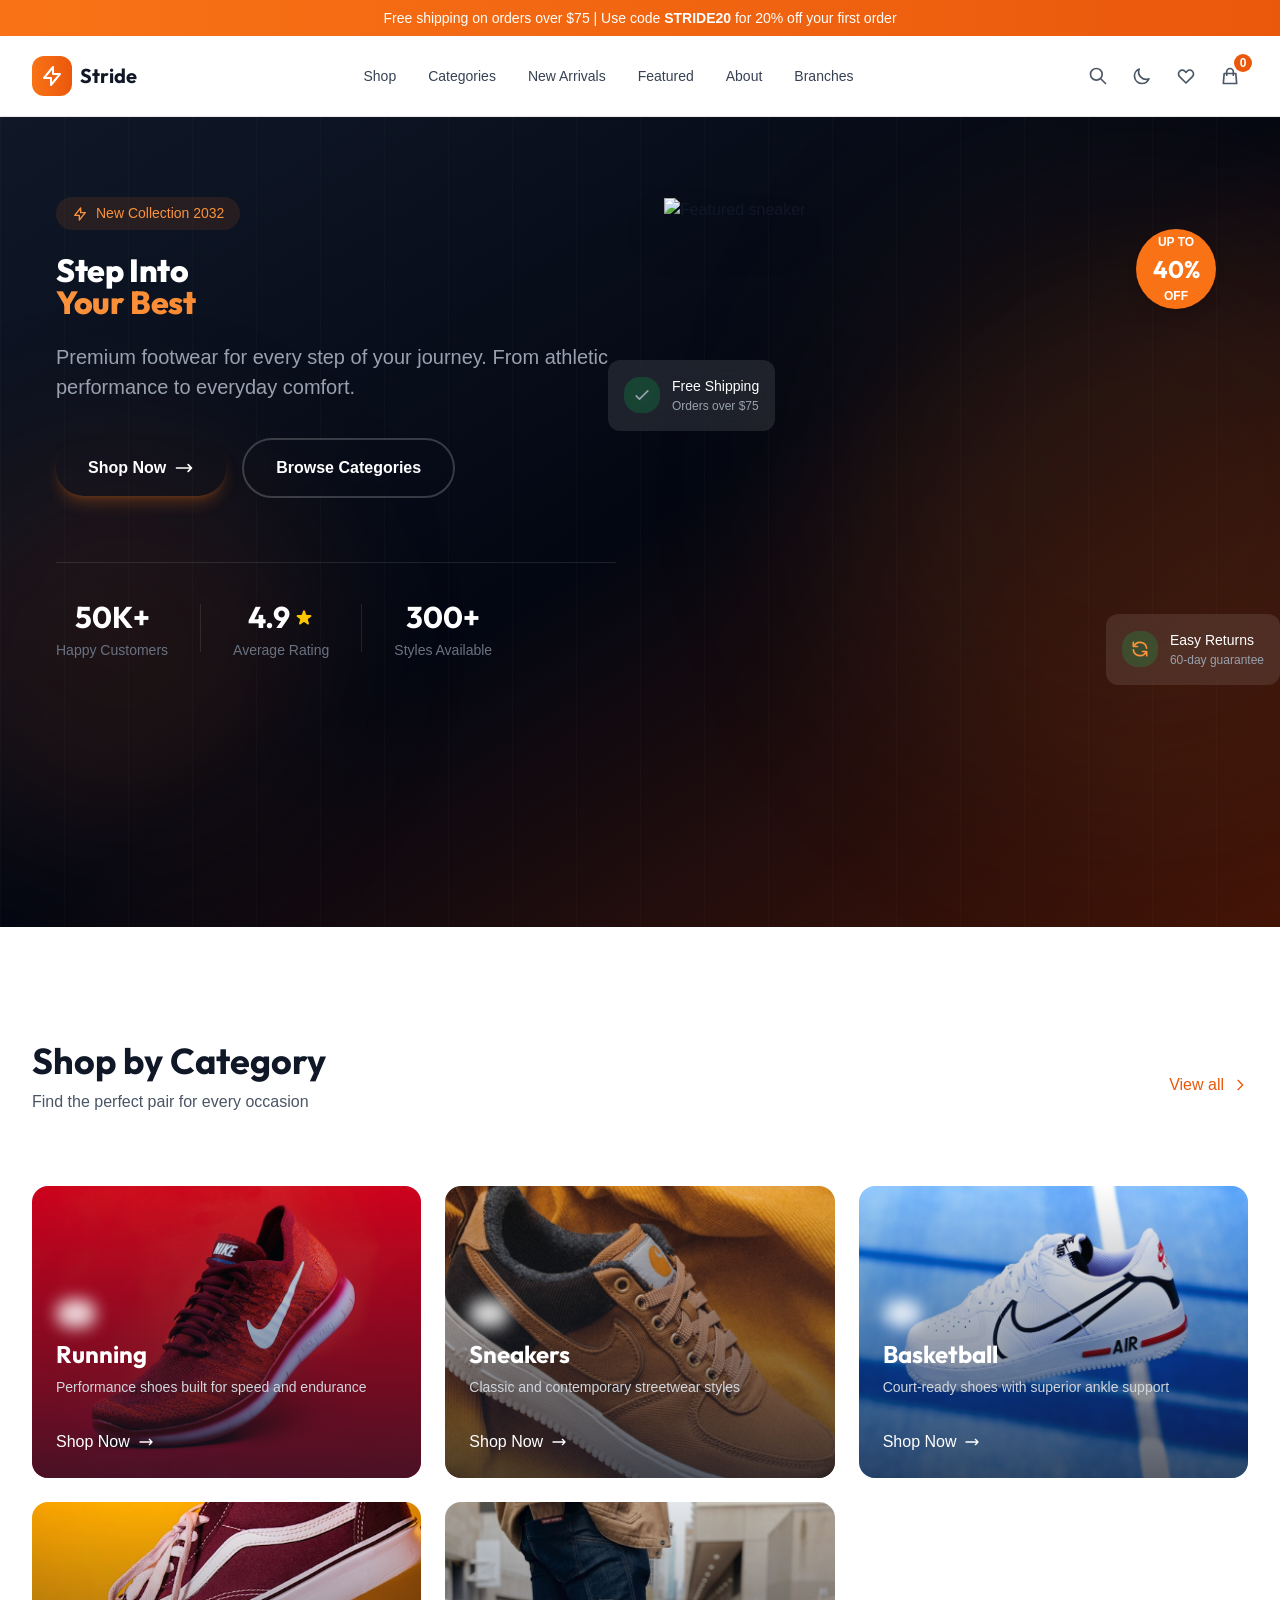
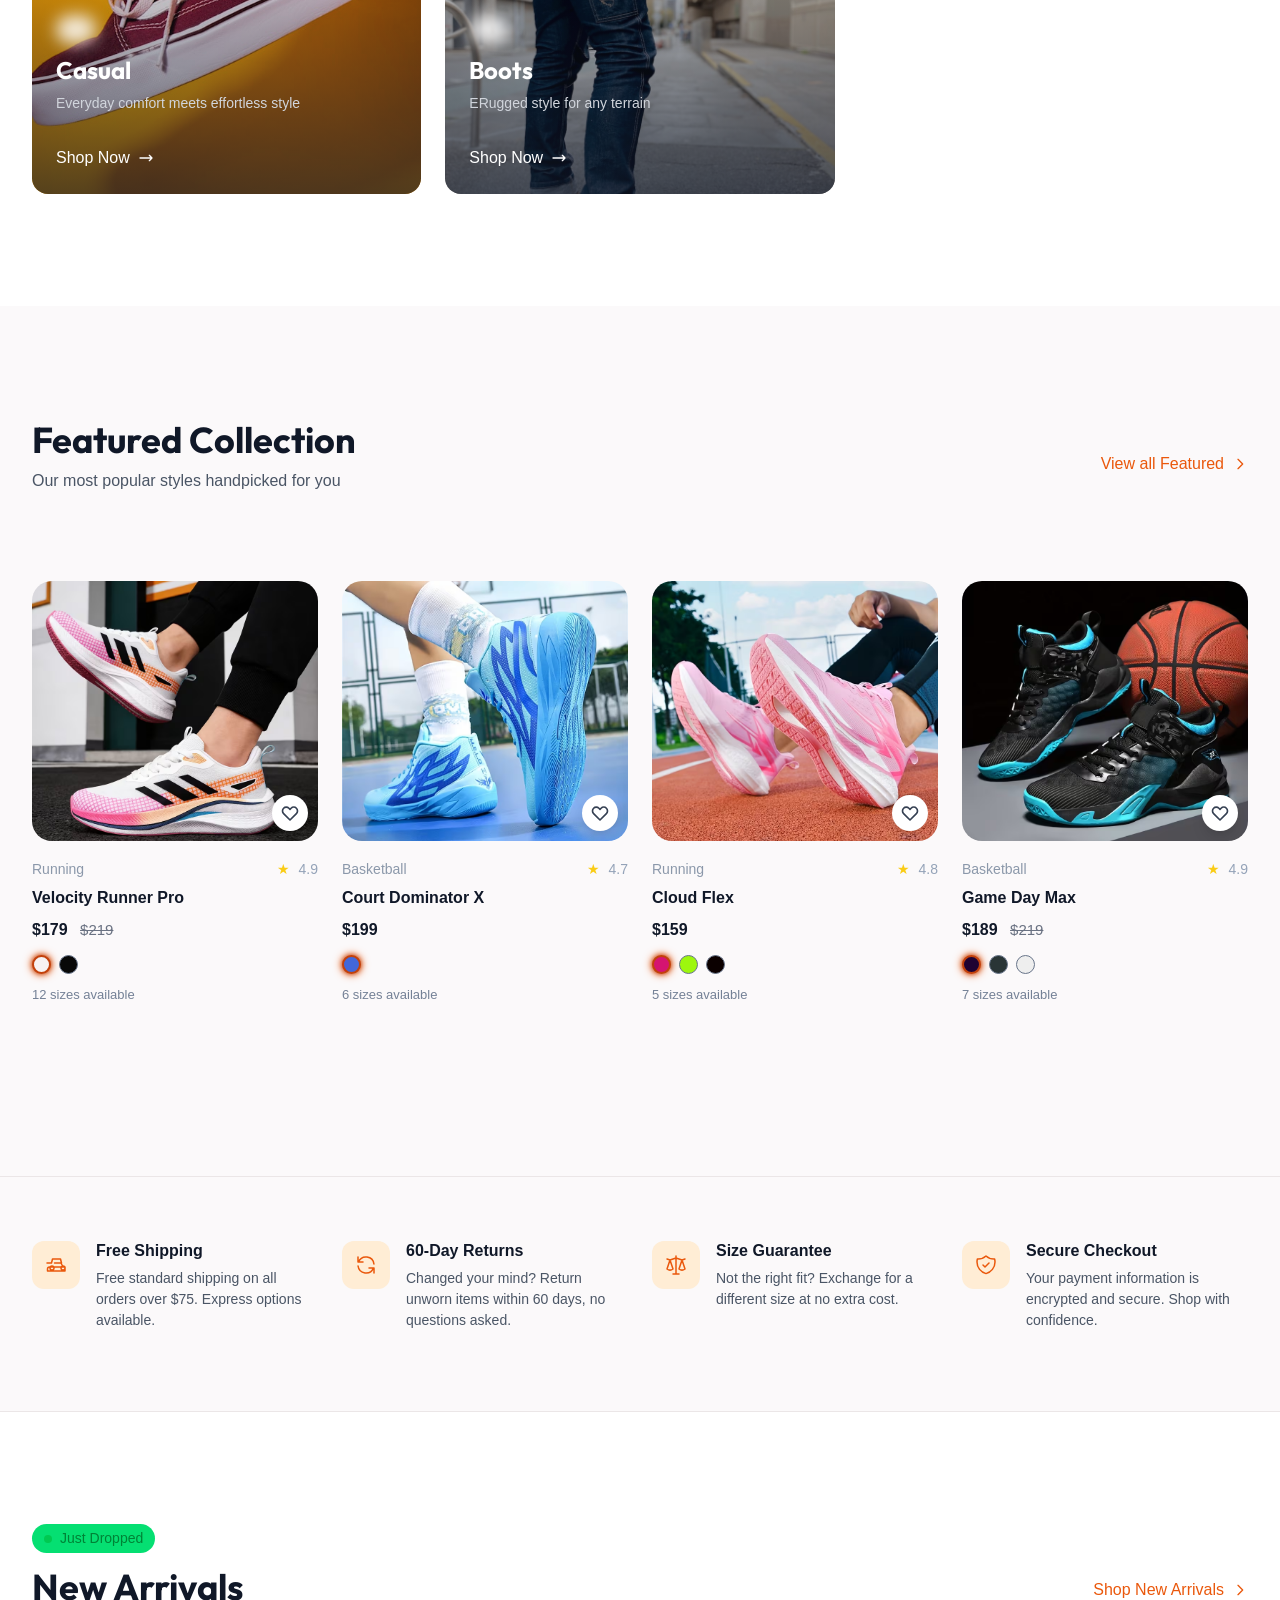
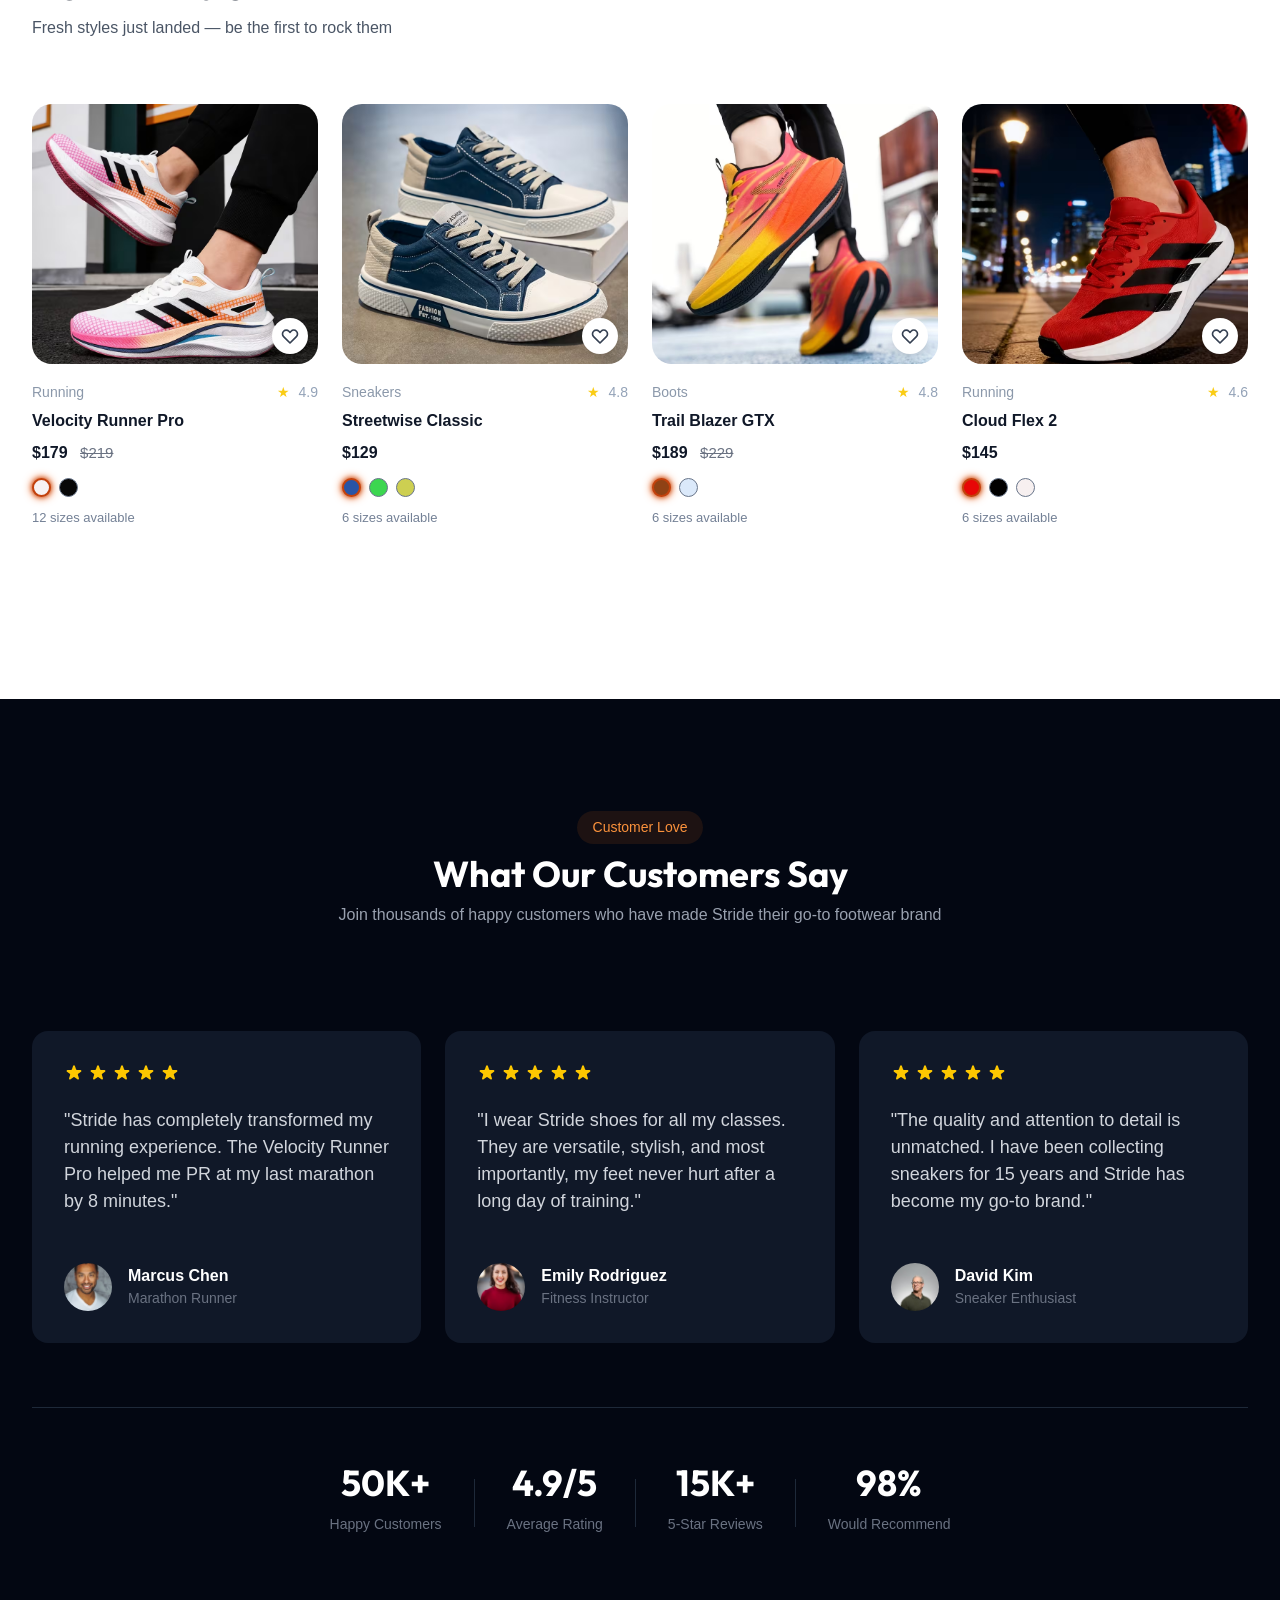
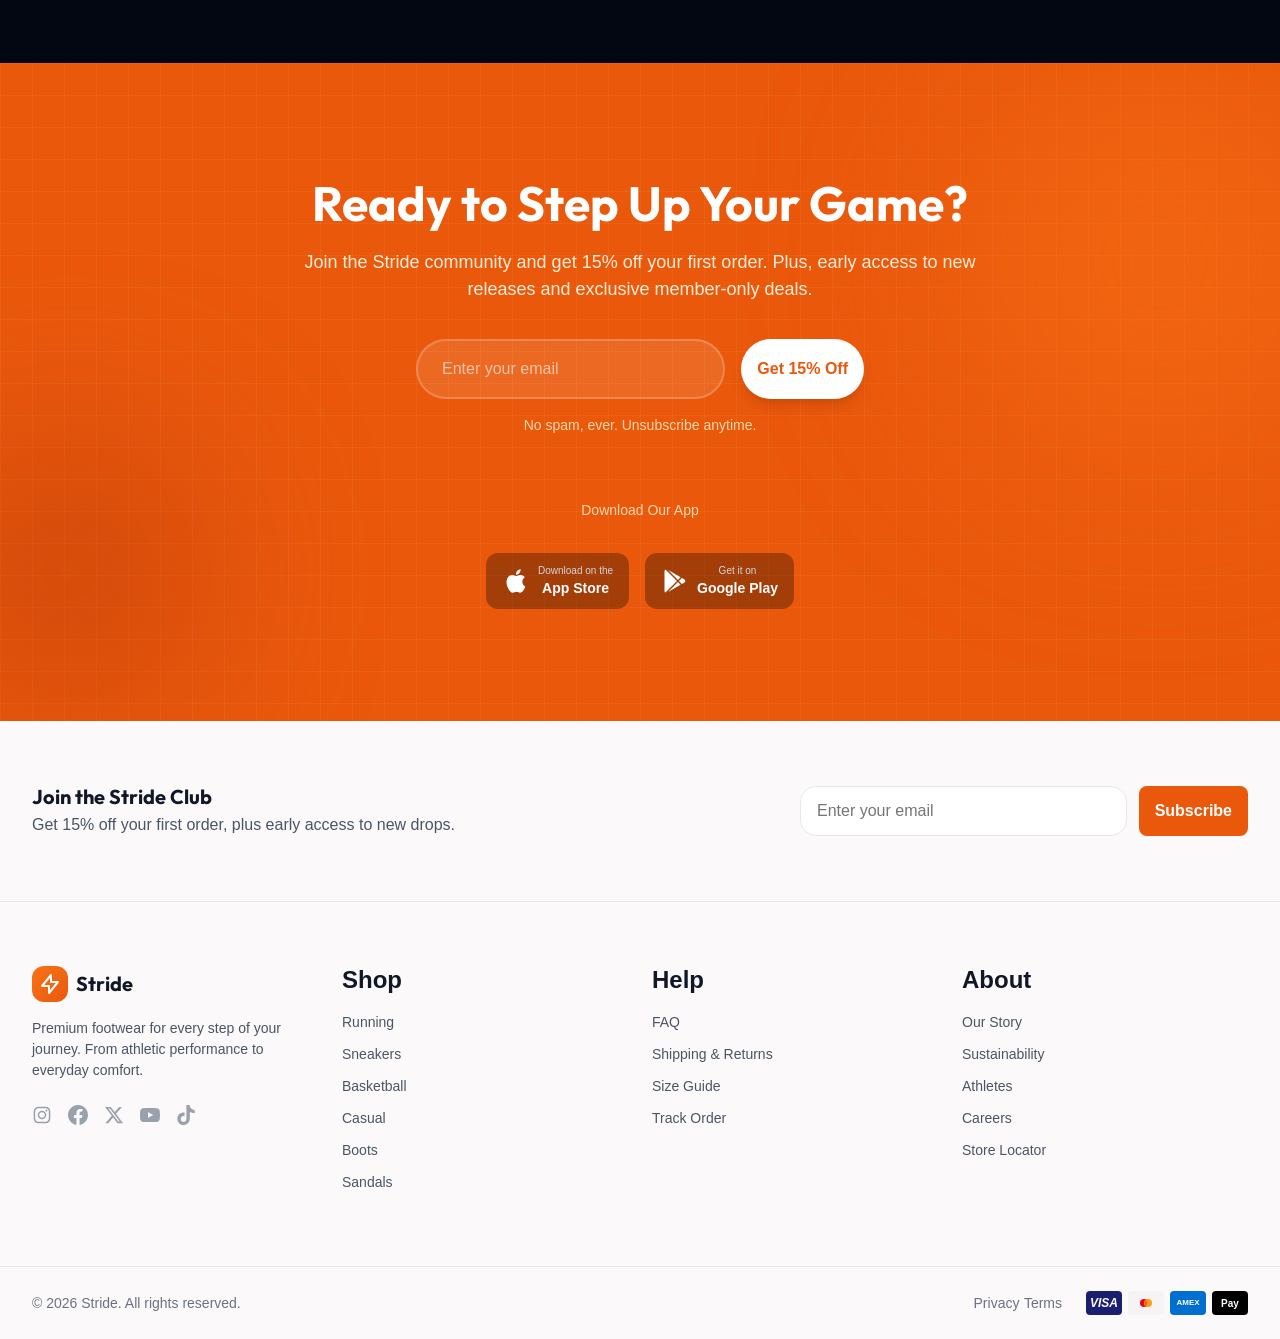
==== commit 3a27bf12: "raw3a index" ====
--- a/index.html
+++ b/index.html
@@ -50,7 +50,7 @@
                 performance to everyday comfort.
               </p>
               <div class="hero-banner-content-left-btns">
-                <a href= "shop.html"
+                <a href= "./shop.html"
                   >Shop now
                   <svg fill="none" viewBox="0 0 24 24" stroke="currentColor">
                     <path
@@ -60,7 +60,7 @@
                       d="M17 8l4 4m0 0l-4 4m4-4H3"
                     ></path></svg
                 ></a>
-                <a href="./categories.html">browse categories</a>
+                <a href="./Categories.html">browse categories</a>
               </div>
               <div class="hero-banner-left-stats">
                 <div class="hero-banner-stats-item">
--- a/assets/css/pages/shop.css
+++ b/assets/css/pages/shop.css
@@ -80,26 +80,33 @@
 .search-input,
 .price-input,
 .sort-select {
-    background: var(--color-widget-hover);
-    color: var(--text-navLink);
-    border-color: var(--border-modal);
+    background: var(--bg-card);
+    color: var(--text-main);
+    border: 1px solid var(--border-modal);
+    transition: background-color 0.3s ease, color 0.3s ease, border-color 0.3s ease;
 }
 
 .search-input::placeholder,
 .price-input::placeholder {
-    color: #9ca3af;
-}
-
+    color: var(--text-muted, #9ca3af);
+    opacity: 0.8;
+}
 
 .quick-filter {
-    background: var(--bg-card);
-    color: #374151;
+    background: var(--color-widget-hover);
+    color: var(--text-main);
+    border: 1px solid var(--border-modal);
+    padding: 8px 16px;
+    border-radius: 20px;
+    font-size: 14px;
+    font-weight: 600;
+    transition: 0.2s;
 }
 
 .quick-filter:hover,
 .quick-filter.active {
-    border-color: var(--color-primary-500);
-    
+    background: #ff6a00;
+    border-color: #ff6a00;
     color: #ffffff;
 }
 
@@ -129,7 +136,7 @@
 
     margin-bottom: 7px;
 
-    color: #9ca9bc;
+    color: var(--text-navLink, #6b7280);
 
     text-decoration: none;
 
@@ -138,7 +145,7 @@
 
 
 .category-count {
-    color: #7e8ba0;
+    color: var(--text-muted, #7e8ba0);
 }
 
 .category.active .category-count {
@@ -169,27 +176,33 @@
 
 
 .price-input {
-    background: var(--bg-main);
+    background: var(--bg-card);
 
     border: 1px solid var(--border-modal);
 
-    color: white;
+    color: var(--text-main);
 
     border-radius: 8px;
+
+    padding: 9px 12px;
+
+    font-size: 14px;
 }
 
 .price-input:focus {
-
-
-    color: white;
+    color: var(--text-main);
+
+    background: var(--bg-card);
 
     border-color: #ff6a00;
 
-    box-shadow: none;
+    box-shadow: 0 0 0 3px rgba(255, 106, 0, 0.15);
+    
+    outline: none;
 }
 
 .price-input::placeholder {
-    color: #68758a;
+    color: var(--text-muted, #9ca3af);
 }
 
 
@@ -206,11 +219,11 @@
 .search-input {
     width: 220px;
 
-    background: var(--bg-main);
+    background: var(--bg-card);
 
     border: 1px solid var(--border-modal);
 
-    color: white;
+    color: var(--text-main);
 
     border-radius: 9px;
 
@@ -220,33 +233,43 @@
 .search-input:focus {
     
     outline: none;
-    color: white;
+    color: var(--text-main);
+
+    background: var(--bg-card);
 
     border-color: #ff6a00;
 
-    box-shadow: none;
+    box-shadow: 0 0 0 3px rgba(255, 106, 0, 0.15);
 }
 
 .search-input::placeholder {
-    color: #68758a;
+    color: var(--text-muted, #9ca3af);
 }
 
 .sort-select {
-    background: var(--bg-main);
-
-    border: 1px solid #ff6a00;
-
-    color: var(--text-logo);
+    background: var(--bg-card);
+
+    border: 1px solid var(--border-modal);
+
+    color: var(--text-main);
 
     border-radius: 9px;
 
     padding: 11px 35px 11px 14px;
 }
 
+.sort-select option {
+    background: var(--bg-card);
+
+    color: var(--text-main);
+}
+
 .sort-select:focus {
-    box-shadow: none;
+    box-shadow: 0 0 0 3px rgba(255, 106, 0, 0.15);
 
     border-color: #ff6a00;
+
+    outline: none;
 }
 
 
@@ -328,10 +351,10 @@
 }
 
 .product-name {
-    color: white;
-
-    font-size: 20px;
-    font-weight: 800;
+    color: var(--text-logo);
+
+    font-size: 1rem;
+    font-weight: 600;
 
     text-decoration: none;
 
@@ -356,14 +379,14 @@
 }
 
 .price {
-    color: white;
-
-    font-size: 20px;
-    font-weight: 800;
+    color: var(--text-logo);
+
+    font-size: 1rem;
+    font-weight: 700;
 }
 
 .old-price {
-    color: #667286;
+    color: var(--color-gray-500);
 
     text-decoration: line-through;
 
